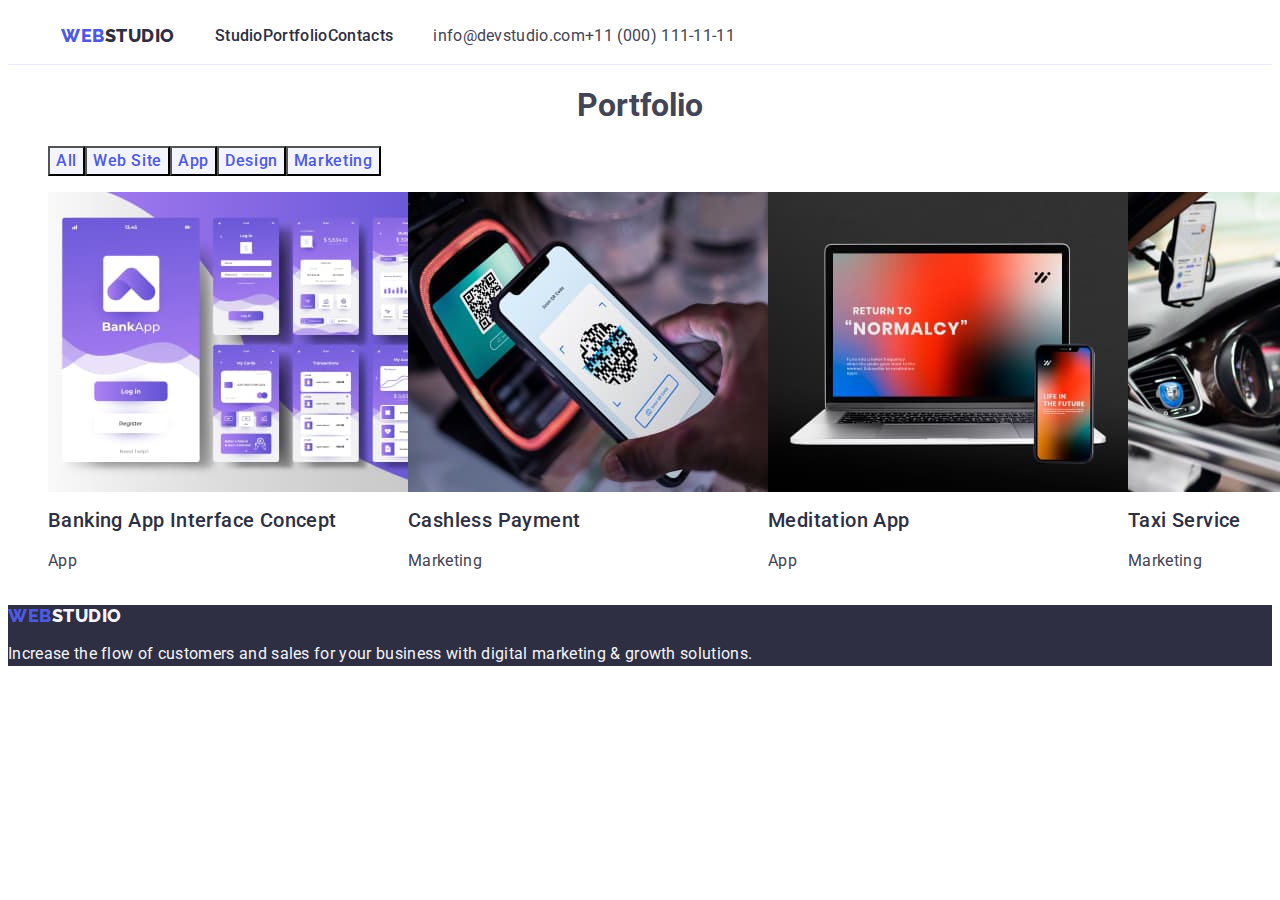
==== portfolio.html @ c3122dea "x" ====
<!DOCTYPE html>
<html lang="en">
  <head>
    <link
      rel="stylesheet"
      href="https://cdnjs.cloudflare.com/ajax/libs/modern-normalize/2.0.0/modern-normalize.min.css"
      integrity="sha512-4xo8blKMVCiXpTaLzQSLSw3KFOVPWhm/TRtuPVc4WG6kUgjH6J03IBuG7JZPkcWMxJ5huwaBpOpnwYElP/m6wg=="
      crossorigin="anonymous"
      referrerpolicy="no-referrer"
    />
    <meta charset="UTF-8" />
    <meta name="viewport" content="width=device-width, initial-scale=1.0" />
    <meta name="description" content="design-technologies" />
    <meta name="keywords" content="effective-solutions-for-your-business" />

    <link rel="preconnect" href="https://fonts.googleapis.com" />
    <link rel="preconnect" href="https://fonts.gstatic.com" crossorigin />
    <link
      href="https://fonts.googleapis.com/css2?family=Montserrat&family=Open+Sans:wght@400;600;700&family=Raleway:wght@700&family=Roboto:wght@400;500;700;900&display=swap"
      rel="stylesheet"
    />
    <link rel="stylesheet" href="./css/style.css" />
    <title>Portofoliu</title>
  </head>
  <body class="body-section">
    <!--Header-section-->
    <header class="header-hwiii">
      <div class="header-div container">
        <!--logo-->
        <nav class="nav-hwiii">
          <a class="nav-hwiii list link logo" href="./index.html"
            >Web<span class="span">Studio</span>
          </a>
          <!--header-menu-->
          <ul class="list">
            <li>
              <a class="nav-elements link" href="./index.html">Studio</a>
            </li>
            <li>
              <a class="nav-elements link" href="./portfolio.html">Portfolio</a>
            </li>
            <!--aici am ramas-->
            <li>
              <a class="nav-elements link" href=""> Contacts</a>
            </li>
          </ul>
        </nav>
        <!--contacts-->
        <address class="adress">
          <!--de la <adress> am scos clasa adress-->
          <ul class="list">
            <li>
              <a class="link adress-color" href="mailto:info@devstudio.com"
                >info@devstudio.com</a
              >
            </li>
            <li>
              <a class="link adress-color" href="tel:+110001111111"
                >+11 (000) 111-11-11</a
              >
            </li>
          </ul>
        </address>
      </div>
    </header>
    <!--main-section-->

    <main>
      <section>
        <h1 class="h1-portfolio">Portfolio</h1>
        <!--upper part-->
        <ul class="list">
          <li><button class="portfolio-button" type="button">All</button></li>
          <li>
            <button class="portfolio-button" type="button">Web Site</button>
          </li>
          <li><button class="portfolio-button" type="button">App</button></li>
          <li>
            <button class="portfolio-button" type="button">Design</button>
          </li>
          <li>
            <button class="portfolio-button" type="button">Marketing</button>
          </li>
        </ul>
        <!--lower part-->
        <ul class="list">
          <li>
            <a class="link" href="">
              <img
                class="all-img"
                src="./images/banking-app-interface-concept.jpg"
                alt="Banking App Interface Concept"
                width="360"
              />
              <h2 class="advantages-sub-title">
                Banking App Interface Concept
              </h2>
              <p class="paragraf">App</p>
            </a>
          </li>
          <li>
            <a class="link" href="">
              <img
                class="all-img"
                src="./images/cashless-payment.jpg"
                alt="Cashless Payment"
                width="360"
              />
              <h2 class="advantages-sub-title">Cashless Payment</h2>
              <p class="paragraf">Marketing</p>
            </a>
          </li>
          <li>
            <a class="link" href="">
              <img
                class="all-img"
                src="./images/meditaion-app.jpg"
                alt="Meditaion App"
                width="360"
              />
              <h2 class="advantages-sub-title">Meditation App</h2>
              <p class="paragraf">App</p>
            </a>
          </li>
          <li>
            <a class="link" href="">
              <img
                class="all-img"
                src="./images/taxi-service.jpg"
                alt="Taxi Service"
                width="360"
              />
              <h2 class="advantages-sub-title">Taxi Service</h2>
              <p class="paragraf">Marketing</p>
            </a>
          </li>
          <li>
            <a class="link" href="">
              <img
                class="all-img"
                src="./images/screen-illustrations.jpg"
                alt="Screen  Illustrations"
                width="360"
              />
              <h2 class="advantages-sub-title">Screen Illustrations</h2>
              <p class="paragraf">Design</p>
            </a>
          </li>
          <li>
            <a class="link" href="">
              <img
                class="all-img"
                src="./images/oline-courses.jpg"
                alt="Online Courses"
                width="360"
              />
              <h2 class="advantages-sub-title">Online Courses</h2>
              <p class="paragraf">Marketing</p>
            </a>
          </li>
          <li>
            <a class="link" href="">
              <img
                class="all-img"
                src="./images/instagram-stories-concept.jpg"
                alt="Instagram Stories Concept"
                width="360"
              />
              <h2 class="advantages-sub-title">Instagram Stories Concept</h2>
              <p class="paragraf">Design</p>
            </a>
          </li>
          <li>
            <a class="link" href="">
              <img
                class="all-img"
                src="./images/organic-food.jpg"
                alt="Organic Food"
                width="360"
              />
              <h2 class="advantages-sub-title">Organic Food</h2>
              <p class="paragraf">Web Site</p>
            </a>
          </li>
          <li>
            <a class="link" href="">
              <img
                class="all-img"
                src="./images/fresh-coffee.jpg"
                alt="Fresh Coffee"
                width="360"
              />
              <h2 class="advantages-sub-title">Fresh Coffee</h2>
              <p class="paragraf">Web Site</p>
            </a>
          </li>
        </ul>
      </section>
    </main>

    <!--footer-section-->
    <footer class="footer-studio">
      <!--logo-->
      <a class="logo link" href="./index.html"
        >Web<span class="footer-span">Studio</span></a
      >
      <p class="footer-p">
        Increase the flow of customers and sales for your business with digital
        marketing & growth solutions.
      </p>
    </footer>
  </body>
</html>
---- css/style.css ----
:root {
  --font-family: "Roboto", sans-serif;
  --nav-font-family: "Relaway", sans-serif;
  --navy-blue-color: #2e2f42;
  --iris-color: #4d5ae5;
  --slate-color: #434455;
  --white-color: #fff;
  --ocean-color: #404bbf;
  --cloud-color: #f4f4fd;
  --cornflower-color: #e7e9fc;
}

.body-section {
  font-family: var(--font-family);
  color: var(--slate-color);
  background-color: #ffffffff;
}

.logo {
  font-family: "Raleway", sans-serif;
  font-weight: 800;
  font-size: 18px;
  line-height: 1.17;
  letter-spacing: 0.03em;
  text-transform: uppercase;
  color: var(--iris-color);
}

.link {
  text-decoration: none;
}
.span {
  color: var(--navy-blue-color);
}
.list {
  list-style: none;
  display: flex;
}
.nav-elements {
  font-weight: 500;
  font-size: 16px;
  line-height: 1.5;
  letter-spacing: 0.02em;
  color: var(--navy-blue-color);
}
.nav-elements:hover,
.nav-elements:focus {
  color: #404bbf;
}
.nav-link:focus {
  color: #404bbf;
}

.adress {
  font-family: "Roboto";
  font-size: 16px;
  font-style: normal;
  font-weight: 400;
  line-height: 24px; /* 150% */
  letter-spacing: 0.32px;
  list-style: none;
}
.adress-color {
  color: var(--slate-color);
}

.adress-color:hover,
.adress-color:focus {
  color: var(--ocean-color);
}
.header-title {
  /* Header 1 */
  font-family: "Roboto";
  font-size: 56px;
  font-style: normal;
  font-weight: 700;
  letter-spacing: 1.12px;
  color: var(--white-color);
  text-align: center;
  line-height: 1.07;
}
.header-section {
  background-color: var(--navy-blue-color);
}

.first-header {
  border-bottom: 1px solid #e7e9fc;
}

.order-service-button {
  background-color: #4d5ae5;
  font-family: "Roboto", sans-serif;
  font-weight: 500;
  font-size: 16px;
  line-height: 1.5;
  letter-spacing: 0.04em;
  color: #ffffff;
  cursor: pointer;
  font-style: normal;
}
.order-service-button:hover,
.order-service-button:focus {
  background-color: #404bbf;
}
.advantages-title {
  font-size: 36px;
  line-height: 1.11; /* 111.111% */
  letter-spacing: 0.72px;
  text-transform: capitalize;
  color: var(--navy-blue-color);
  text-align: center;
  color: var(--navy-blue-color);
}
.advantages-sub-title {
  font-weight: 500;
  font-size: 20px;
  line-height: 1.2;
  letter-spacing: 0.02em;
  color: var(--navy-blue-color);
}
.paragraf {
  font-size: 16px;
  line-height: 1.5;
  letter-spacing: 0.02em;
  color: var(--slate-color);
}
.section-c {
  font-size: 36px;
  line-height: 1.11;
  text-align: center;
  letter-spacing: 0.02em;
  text-transform: capitalize;
  color: var(--navy-blue-color);
}
.section-d {
  background-color: #f4f4fd;
}

.footer-studio {
  background-color: var(--navy-blue-color);
}
.footer-span {
  color: #f4f4fd;
}
.footer-p {
  line-height: 1.5;
  color: var(--cloud-color);
  letter-spacing: 0.02em;
}
/* pagina portfolio*/
.portfolio-button {
  font-family: "Roboto", sans-serif;
  font-weight: 500;
  font-size: 16px;
  line-height: 1.5;
  letter-spacing: 0.04em;
  color: var(--iris-color);
  background-color: var(--cloud-color);
}
.portfolio-button:hover,
.portfolio-button:focus {
  color: #ffffffff;
  background-color: #404bbf;
  cursor: pointer;
}
.h1-portfolio {
  text-align: center;
  font-family: "Roboto" sans-serif;
}
.header-hwiii {
  border-bottom: 1px solid #e7e9fc;
}
.header-div {
  display: flex;
}
.container {
  width: 1158px;
  margin: 0 auto;
  padding-left: 15px;
  padding-right: 15px;
}
.nav-hwiii {
  display: flex;
  align-items: center;
}
.logo-hwiii {
  margin-right: 76px;
}
.nav-menu {
  display: flex;
  gap: 40px;
}
.studio-link {
  padding-top: 24px;
  padding-bottom: 24px;
}
.adress-list {
  display: flex;
  gap: 40px;
}
.first-section {
  align-items: center;
  gap: 48px;
}
.prime-section {
  padding: 188px 0;
}
.section-one-header {
  max-width: 496px;
  margin-top: 188px;
  height: 56px;
}
.first-section-button {
  min-width: 169px;
  display: block;
  height: 56px;
  border: none;
  background-color: var(--iris-color);
  border-radius: 4px;
  cursor: pointer;
}
.s-section {
  padding: 120px 0;
}
.visually-hidden {
  position: absolute;
  width: 1px;
  height: 1px;
  margin: -1px;
  border: 0;
  padding: 0;
  white-space: nowrap;
  clip-path: inset(100%);
  clip: rect(0 0 0 0);
  overflow: hidden;
}

.s-section-list {
  gap: 24px;
}
.s-section-li {
  margin-right: 24px;
}
.last-section-li {
  margin-right: 0;
}
.strategy-space {
  width: 100%;
  min-width: 264px;
  margin-bottom: 8px;
}
.section-iii {
  padding-bottom: 120px;
}
.section-c-title {
  margin-bottom: 72px;
}
.section-iii-img {
  flex-basis: calc((100% - 48px) / 3);
}

.all-img {
  display: block;
}
.section-iv {
  padding: 120px 0;
}
.section-iv-title {
  margin-bottom: 72px;
}
.pictures-section-iv {
  width: calc((100% - 72px) / 4);
  border-radius: 0px 0px 4px 4px 4px;
}
.professional {
  padding: 32px 0;
}
.section-iv-name {
  text-align: center;
  margin-bottom: 8px;
}
.second-class {
  text-align: center;
}
.final-part {
  padding: 100px 0;
}
.footer-logo {
  display: inline-block;
  margin-bottom: 16px;
}
.footer-p-position {
  max-width: 264px;
}
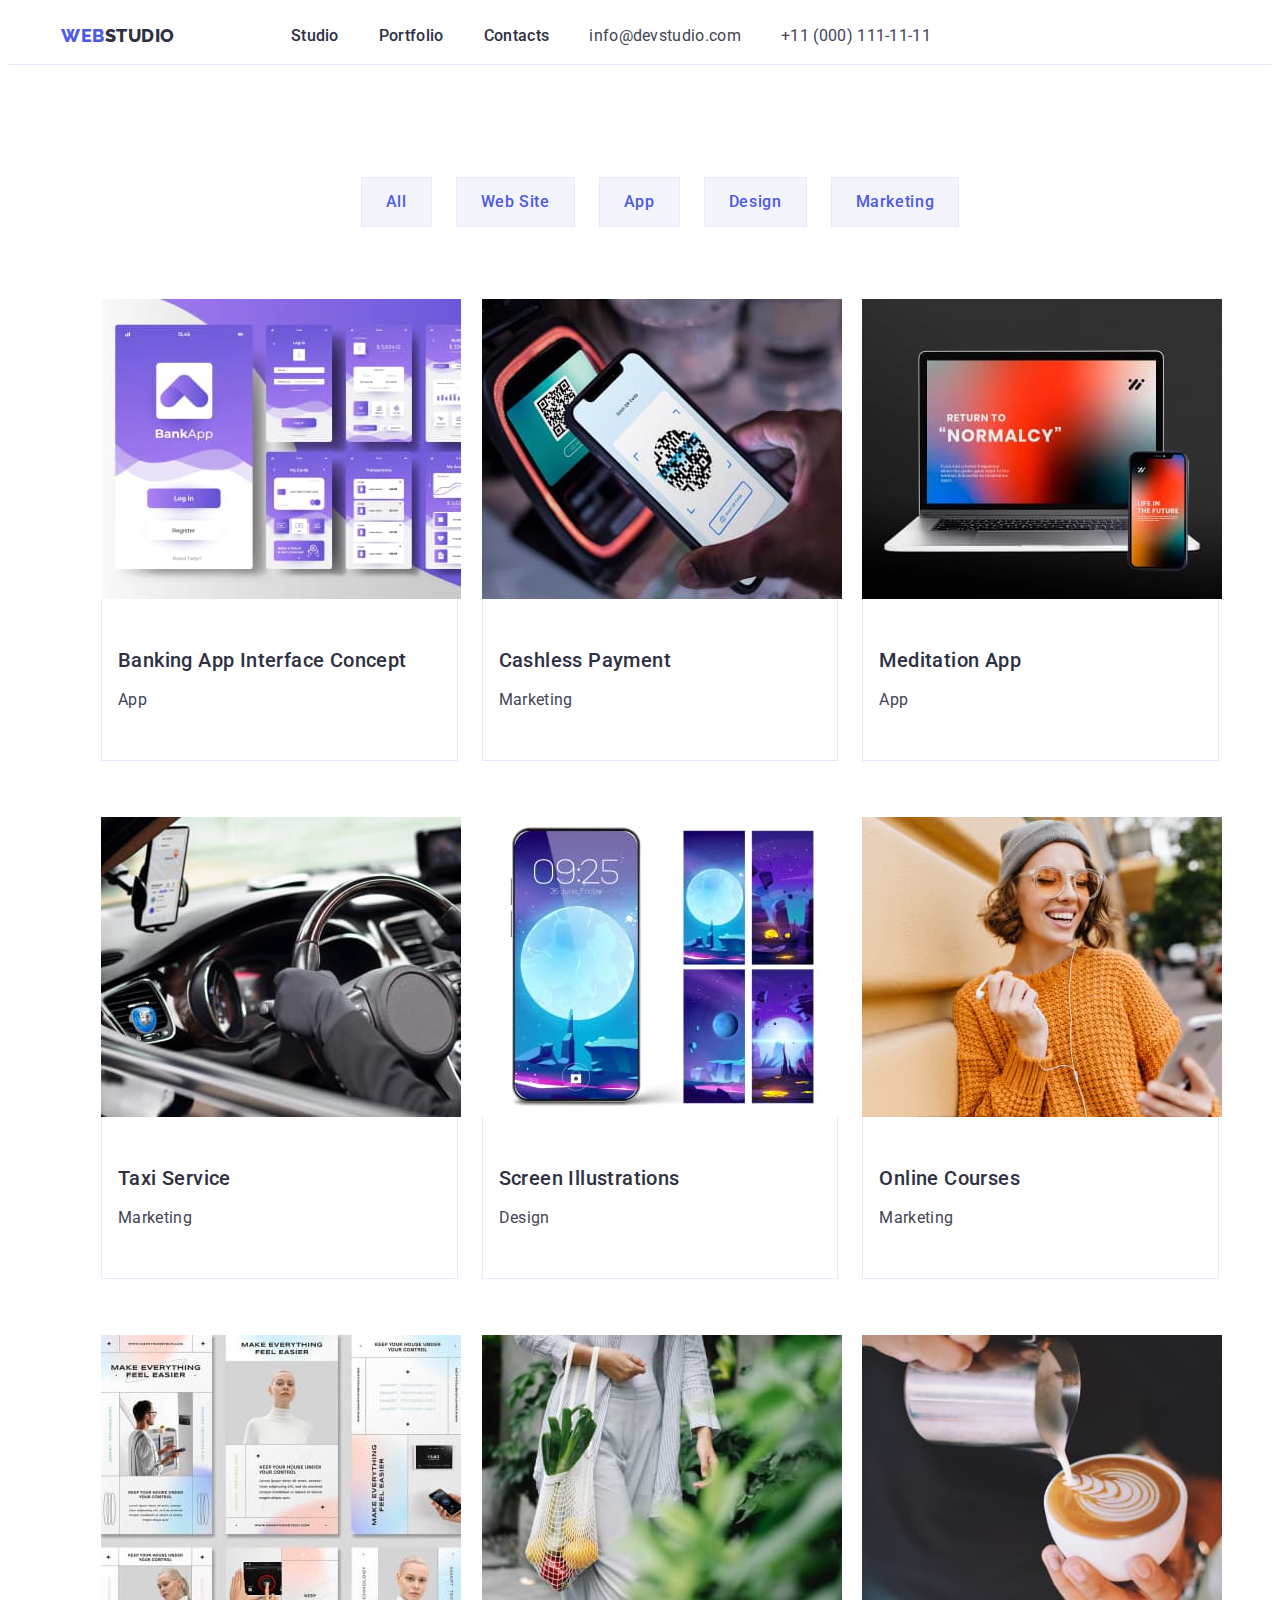
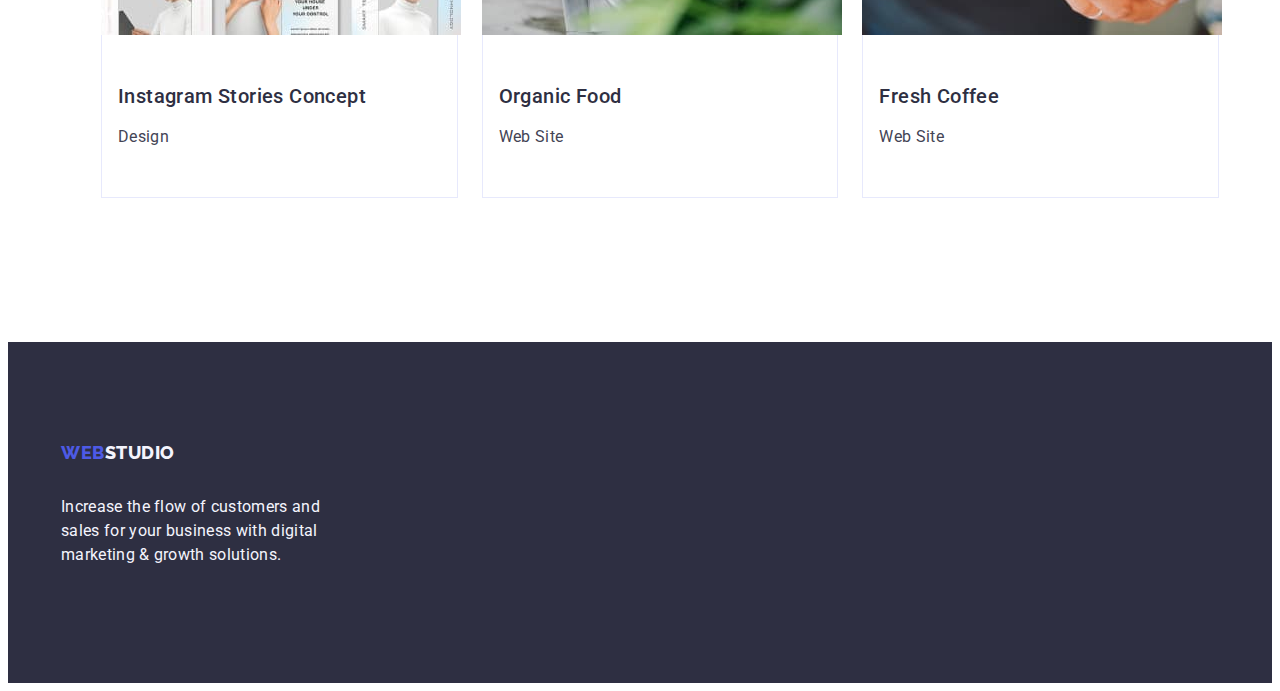
==== commit 1fe7ad2a: "23:35-11.12.2023" ====
--- a/portfolio.html
+++ b/portfolio.html
@@ -24,31 +24,34 @@
   </head>
   <body class="body-section">
     <!--Header-section-->
+
     <header class="header-hwiii">
       <div class="header-div container">
-        <!--logo-->
         <nav class="nav-hwiii">
-          <a class="nav-hwiii list link logo" href="./index.html"
+          <a class="logo-hwiii list link logo" href="./index.html"
             >Web<span class="span">Studio</span>
           </a>
           <!--header-menu-->
-          <ul class="list">
-            <li>
-              <a class="nav-elements link" href="./index.html">Studio</a>
-            </li>
-            <li>
-              <a class="nav-elements link" href="./portfolio.html">Portfolio</a>
-            </li>
-            <!--aici am ramas-->
-            <li>
-              <a class="nav-elements link" href=""> Contacts</a>
+          <ul class="list nav-menu">
+            <li>
+              <a class="nav-elements link studio-link" href="./index.html"
+                >Studio</a
+              >
+            </li>
+            <li>
+              <a class="nav-elements link studio-link" href="./portfolio.html"
+                >Portfolio</a
+              >
+            </li>
+            <li>
+              <a class="nav-elements link studio-link" href=""> Contacts</a>
             </li>
           </ul>
         </nav>
         <!--contacts-->
         <address class="adress">
           <!--de la <adress> am scos clasa adress-->
-          <ul class="list">
+          <ul class="list adress-list">
             <li>
               <a class="link adress-color" href="mailto:info@devstudio.com"
                 >info@devstudio.com</a
@@ -62,152 +65,191 @@
           </ul>
         </address>
       </div>
+      <!--logo-->
     </header>
     <!--main-section-->
 
     <main>
-      <section>
-        <h1 class="h1-portfolio">Portfolio</h1>
-        <!--upper part-->
-        <ul class="list">
-          <li><button class="portfolio-button" type="button">All</button></li>
-          <li>
-            <button class="portfolio-button" type="button">Web Site</button>
-          </li>
-          <li><button class="portfolio-button" type="button">App</button></li>
-          <li>
-            <button class="portfolio-button" type="button">Design</button>
-          </li>
-          <li>
-            <button class="portfolio-button" type="button">Marketing</button>
-          </li>
-        </ul>
-        <!--lower part-->
-        <ul class="list">
-          <li>
-            <a class="link" href="">
-              <img
-                class="all-img"
-                src="./images/banking-app-interface-concept.jpg"
-                alt="Banking App Interface Concept"
-                width="360"
-              />
-              <h2 class="advantages-sub-title">
-                Banking App Interface Concept
-              </h2>
-              <p class="paragraf">App</p>
-            </a>
-          </li>
-          <li>
-            <a class="link" href="">
-              <img
-                class="all-img"
-                src="./images/cashless-payment.jpg"
-                alt="Cashless Payment"
-                width="360"
-              />
-              <h2 class="advantages-sub-title">Cashless Payment</h2>
-              <p class="paragraf">Marketing</p>
-            </a>
-          </li>
-          <li>
-            <a class="link" href="">
-              <img
-                class="all-img"
-                src="./images/meditaion-app.jpg"
-                alt="Meditaion App"
-                width="360"
-              />
-              <h2 class="advantages-sub-title">Meditation App</h2>
-              <p class="paragraf">App</p>
-            </a>
-          </li>
-          <li>
-            <a class="link" href="">
-              <img
-                class="all-img"
-                src="./images/taxi-service.jpg"
-                alt="Taxi Service"
-                width="360"
-              />
-              <h2 class="advantages-sub-title">Taxi Service</h2>
-              <p class="paragraf">Marketing</p>
-            </a>
-          </li>
-          <li>
-            <a class="link" href="">
-              <img
-                class="all-img"
-                src="./images/screen-illustrations.jpg"
-                alt="Screen  Illustrations"
-                width="360"
-              />
-              <h2 class="advantages-sub-title">Screen Illustrations</h2>
-              <p class="paragraf">Design</p>
-            </a>
-          </li>
-          <li>
-            <a class="link" href="">
-              <img
-                class="all-img"
-                src="./images/oline-courses.jpg"
-                alt="Online Courses"
-                width="360"
-              />
-              <h2 class="advantages-sub-title">Online Courses</h2>
-              <p class="paragraf">Marketing</p>
-            </a>
-          </li>
-          <li>
-            <a class="link" href="">
-              <img
-                class="all-img"
-                src="./images/instagram-stories-concept.jpg"
-                alt="Instagram Stories Concept"
-                width="360"
-              />
-              <h2 class="advantages-sub-title">Instagram Stories Concept</h2>
-              <p class="paragraf">Design</p>
-            </a>
-          </li>
-          <li>
-            <a class="link" href="">
-              <img
-                class="all-img"
-                src="./images/organic-food.jpg"
-                alt="Organic Food"
-                width="360"
-              />
-              <h2 class="advantages-sub-title">Organic Food</h2>
-              <p class="paragraf">Web Site</p>
-            </a>
-          </li>
-          <li>
-            <a class="link" href="">
-              <img
-                class="all-img"
-                src="./images/fresh-coffee.jpg"
-                alt="Fresh Coffee"
-                width="360"
-              />
-              <h2 class="advantages-sub-title">Fresh Coffee</h2>
-              <p class="paragraf">Web Site</p>
-            </a>
-          </li>
-        </ul>
+      <section class="main-class">
+        <div class="container">
+          <h1 class="h1-portfolio visually-hidden">Portfolio</h1>
+          <!--upper part-->
+          <ul class="list port-button-list">
+            <li>
+              <button class="portfolio-button port-btn" type="button">
+                All
+              </button>
+            </li>
+            <li>
+              <button class="portfolio-button port-btn" type="button">
+                Web Site
+              </button>
+            </li>
+            <li>
+              <button class="portfolio-button port-btn" type="button">
+                App
+              </button>
+            </li>
+            <li>
+              <button class="portfolio-button port-btn" type="button">
+                Design
+              </button>
+            </li>
+            <li>
+              <button class="portfolio-button port-btn" type="button">
+                Marketing
+              </button>
+            </li>
+          </ul>
+          <!--lower part-->
+          <ul class="list second-port-list">
+            <li class="banking-app-link">
+              <a class="link" href=""
+                ><img
+                  class="all-img"
+                  src="./images/banking-app-interface-concept.jpg"
+                  alt="Banking App Interface Concept"
+                  width="360"
+                />
+                <div class="div-app-interface">
+                  <h2 class="advantages-sub-title">
+                    Banking App Interface Concept
+                  </h2>
+                  <p class="paragraf">App</p>
+                </div>
+              </a>
+            </li>
+            <li class="banking-app-link">
+              <a class="link" href="">
+                <img
+                  class="all-img"
+                  src="./images/cashless-payment.jpg"
+                  alt="Cashless Payment"
+                  width="360"
+                />
+                <div class="div-app-interface">
+                  <h2 class="advantages-sub-title">Cashless Payment</h2>
+                  <p class="paragraf">Marketing</p>
+                </div>
+              </a>
+            </li>
+            <li class="banking-app-link">
+              <a class="link" href="">
+                <img
+                  class="all-img"
+                  src="./images/meditaion-app.jpg"
+                  alt="Meditaion App"
+                  width="360"
+                />
+                <div class="div-app-interface">
+                  <h2 class="advantages-sub-title">Meditation App</h2>
+                  <p class="paragraf">App</p>
+                </div>
+              </a>
+            </li>
+            <li class="banking-app-link">
+              <a class="link" href="">
+                <img
+                  class="all-img"
+                  src="./images/taxi-service.jpg"
+                  alt="Taxi Service"
+                  width="360"
+                />
+                <div class="div-app-interface">
+                  <h2 class="advantages-sub-title">Taxi Service</h2>
+                  <p class="paragraf">Marketing</p>
+                </div>
+              </a>
+            </li>
+            <li class="banking-app-link">
+              <a class="link" href="">
+                <img
+                  class="all-img"
+                  src="./images/screen-illustrations.jpg"
+                  alt="Screen  Illustrations"
+                  width="360"
+                />
+                <div class="div-app-interface">
+                  <h2 class="advantages-sub-title">Screen Illustrations</h2>
+                  <p class="paragraf">Design</p>
+                </div>
+              </a>
+            </li>
+            <li class="banking-app-link">
+              <a class="link" href="">
+                <img
+                  class="all-img"
+                  src="./images/oline-courses.jpg"
+                  alt="Online Courses"
+                  width="360"
+                />
+                <div class="div-app-interface">
+                  <h2 class="advantages-sub-title">Online Courses</h2>
+                  <p class="paragraf">Marketing</p>
+                </div>
+              </a>
+            </li>
+            <li class="banking-app-link">
+              <a class="link" href="">
+                <img
+                  class="all-img"
+                  src="./images/instagram-stories-concept.jpg"
+                  alt="Instagram Stories Concept"
+                  width="360"
+                />
+                <div class="div-app-interface">
+                  <h2 class="advantages-sub-title">
+                    Instagram Stories Concept
+                  </h2>
+                  <p class="paragraf">Design</p>
+                </div>
+              </a>
+            </li>
+            <li class="banking-app-link">
+              <a class="link" href="">
+                <img
+                  class="all-img"
+                  src="./images/organic-food.jpg"
+                  alt="Organic Food"
+                  width="360"
+                />
+                <div class="div-app-interface">
+                  <h2 class="advantages-sub-title">Organic Food</h2>
+                  <p class="paragraf">Web Site</p>
+                </div>
+              </a>
+            </li>
+            <li class="banking-app-link">
+              <a class="link" href="">
+                <img
+                  class="all-img"
+                  src="./images/fresh-coffee.jpg"
+                  alt="Fresh Coffee"
+                  width="360"
+                />
+                <div class="div-app-interface">
+                  <h2 class="advantages-sub-title">Fresh Coffee</h2>
+                  <p class="paragraf">Web Site</p>
+                </div>
+              </a>
+            </li>
+          </ul>
+        </div>
       </section>
     </main>
 
     <!--footer-section-->
-    <footer class="footer-studio">
+    <footer class="footer-studio final-part">
       <!--logo-->
-      <a class="logo link" href="./index.html"
-        >Web<span class="footer-span">Studio</span></a
-      >
-      <p class="footer-p">
-        Increase the flow of customers and sales for your business with digital
-        marketing & growth solutions.
-      </p>
+      <div class="container">
+        <a class="logo link footer-logo" href="./index.html"
+          >Web<span class="footer-span">Studio</span></a
+        >
+        <p class="footer-p footer-p-position">
+          Increase the flow of customers and sales for your business with
+          digital marketing & growth solutions.
+        </p>
+      </div>
     </footer>
   </body>
 </html>
--- a/css/style.css
+++ b/css/style.css
@@ -25,7 +25,12 @@
   text-transform: uppercase;
   color: var(--iris-color);
 }
-
+.nav-li {
+  margin-right: 40px;
+}
+.nav-li-o {
+  margin-right: 0;
+}
 .link {
   text-decoration: none;
 }
@@ -162,6 +167,7 @@
   color: #ffffffff;
   background-color: #404bbf;
   cursor: pointer;
+  border: 1px solid transparent;
 }
 .h1-portfolio {
   text-align: center;
@@ -292,3 +298,30 @@
 .footer-p-position {
   max-width: 264px;
 }
+.main-class {
+  padding-top: 96px;
+  padding-bottom: 120px;
+}
+.port-button-list {
+  justify-content: center;
+  gap: 24px;
+  margin-bottom: 72px;
+}
+.port-btn {
+  padding: 12px 24px;
+  border: 1px solid #e7e9fc;
+}
+.second-port-list {
+  flex-wrap: wrap;
+  column-gap: 24px;
+  row-gap: 48px;
+}
+.banking-app-link {
+  width: calc((100% - 48px) / 3);
+}
+.div-app-interface {
+  padding: 32px 16px;
+  border: 1px solid #e7e9fc;
+  border-top: none;
+  margin-bottom: 8px;
+}
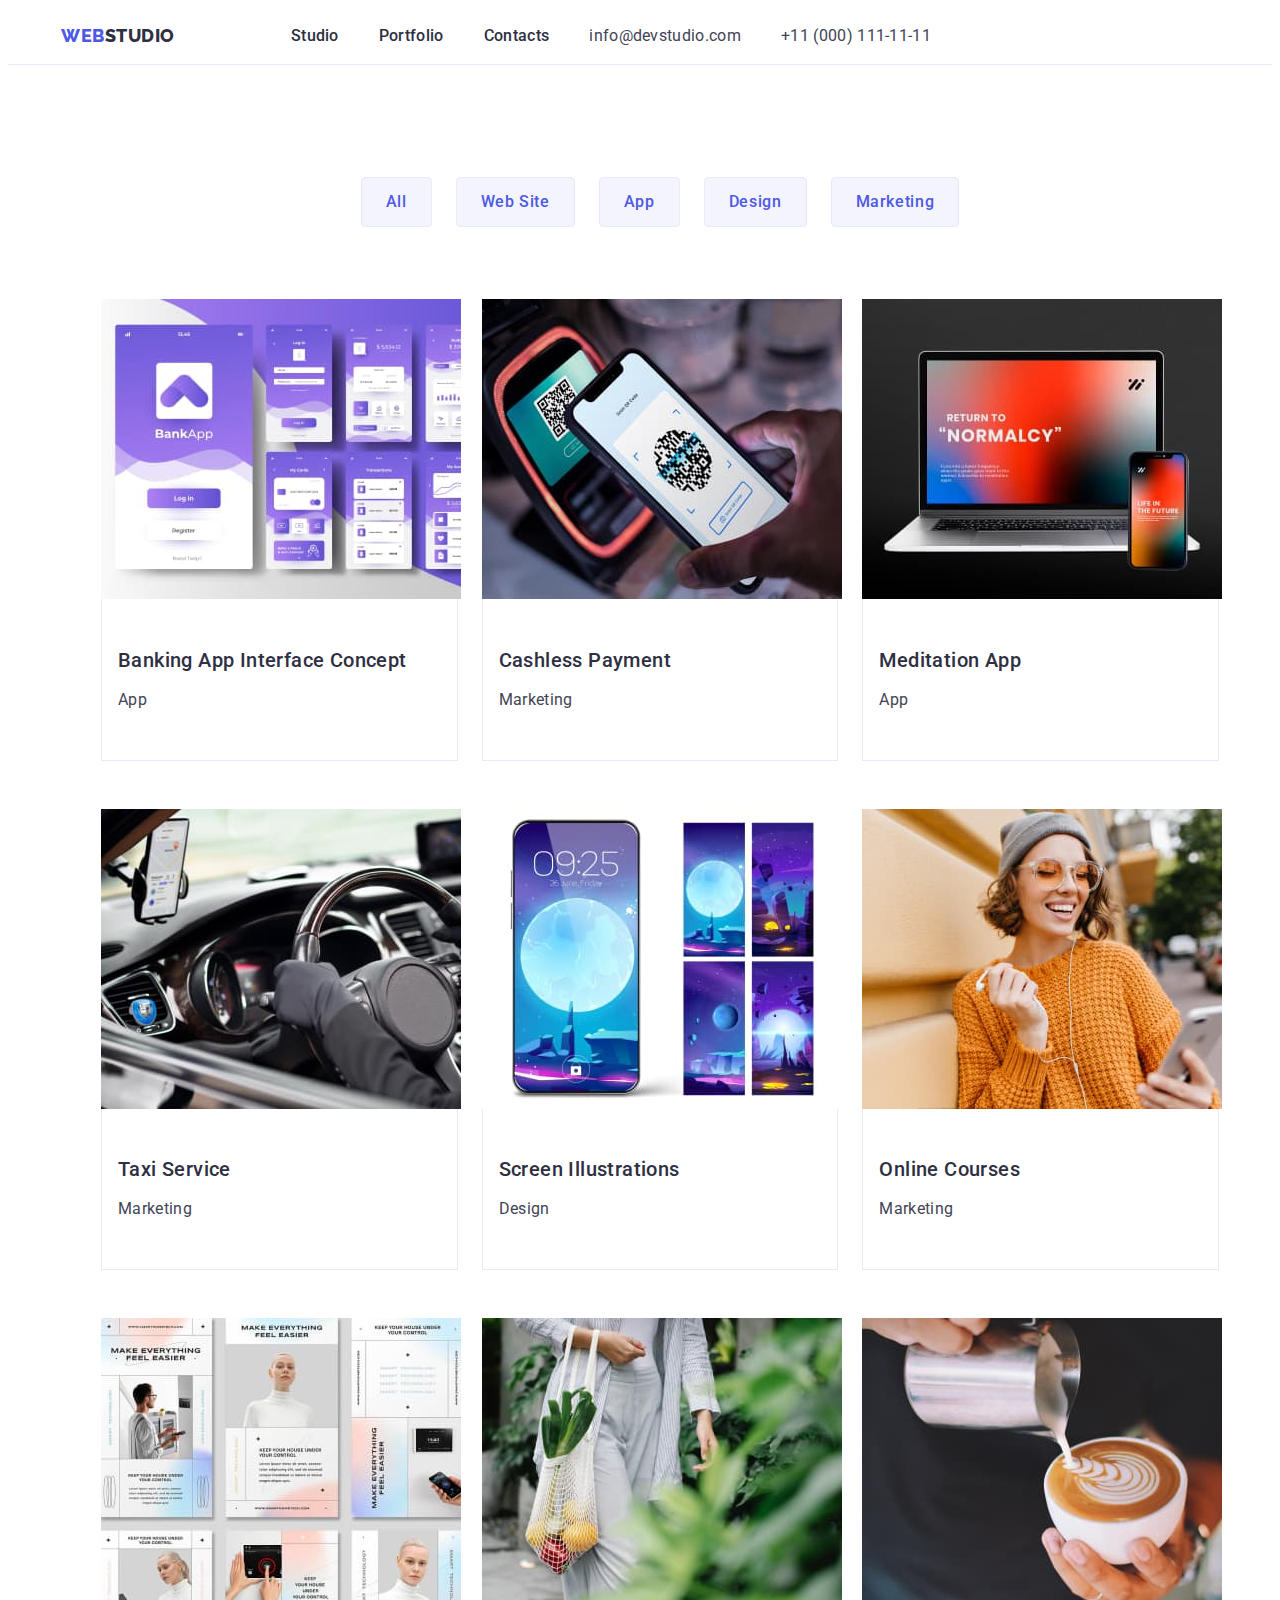
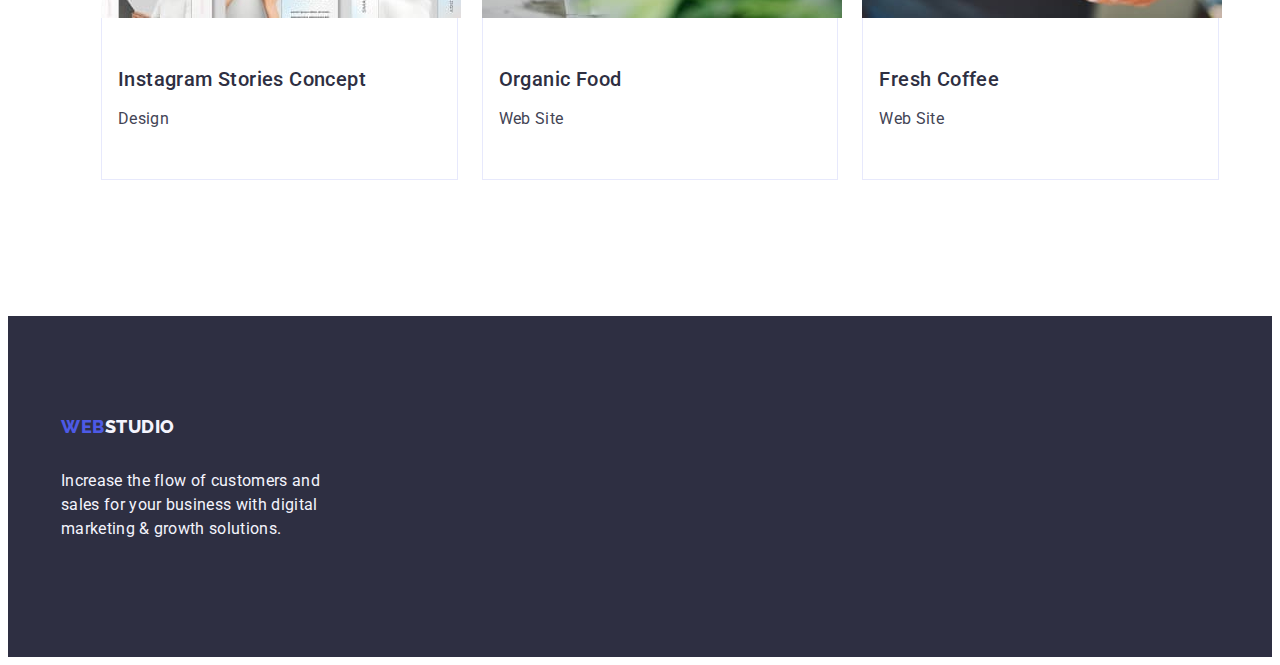
==== commit 9402d03f: "15:34" ====
--- a/portfolio.html
+++ b/portfolio.html
@@ -112,7 +112,7 @@
                   width="360"
                 />
                 <div class="div-app-interface">
-                  <h2 class="advantages-sub-title">
+                  <h2 class="advantages-sub-title aaa">
                     Banking App Interface Concept
                   </h2>
                   <p class="paragraf">App</p>
@@ -128,7 +128,7 @@
                   width="360"
                 />
                 <div class="div-app-interface">
-                  <h2 class="advantages-sub-title">Cashless Payment</h2>
+                  <h2 class="advantages-sub-title aaa">Cashless Payment</h2>
                   <p class="paragraf">Marketing</p>
                 </div>
               </a>
@@ -142,7 +142,7 @@
                   width="360"
                 />
                 <div class="div-app-interface">
-                  <h2 class="advantages-sub-title">Meditation App</h2>
+                  <h2 class="advantages-sub-title aaa">Meditation App</h2>
                   <p class="paragraf">App</p>
                 </div>
               </a>
@@ -156,7 +156,7 @@
                   width="360"
                 />
                 <div class="div-app-interface">
-                  <h2 class="advantages-sub-title">Taxi Service</h2>
+                  <h2 class="advantages-sub-title aaa">Taxi Service</h2>
                   <p class="paragraf">Marketing</p>
                 </div>
               </a>
@@ -170,7 +170,7 @@
                   width="360"
                 />
                 <div class="div-app-interface">
-                  <h2 class="advantages-sub-title">Screen Illustrations</h2>
+                  <h2 class="advantages-sub-title aaa">Screen Illustrations</h2>
                   <p class="paragraf">Design</p>
                 </div>
               </a>
@@ -184,7 +184,7 @@
                   width="360"
                 />
                 <div class="div-app-interface">
-                  <h2 class="advantages-sub-title">Online Courses</h2>
+                  <h2 class="advantages-sub-title aaa">Online Courses</h2>
                   <p class="paragraf">Marketing</p>
                 </div>
               </a>
@@ -198,7 +198,7 @@
                   width="360"
                 />
                 <div class="div-app-interface">
-                  <h2 class="advantages-sub-title">
+                  <h2 class="advantages-sub-title aaa">
                     Instagram Stories Concept
                   </h2>
                   <p class="paragraf">Design</p>
@@ -214,7 +214,7 @@
                   width="360"
                 />
                 <div class="div-app-interface">
-                  <h2 class="advantages-sub-title">Organic Food</h2>
+                  <h2 class="advantages-sub-title aaa">Organic Food</h2>
                   <p class="paragraf">Web Site</p>
                 </div>
               </a>
@@ -228,7 +228,7 @@
                   width="360"
                 />
                 <div class="div-app-interface">
-                  <h2 class="advantages-sub-title">Fresh Coffee</h2>
+                  <h2 class="advantages-sub-title aaa">Fresh Coffee</h2>
                   <p class="paragraf">Web Site</p>
                 </div>
               </a>
--- a/css/style.css
+++ b/css/style.css
@@ -276,7 +276,7 @@
 }
 .pictures-section-iv {
   width: calc((100% - 72px) / 4);
-  border-radius: 0px 0px 4px 4px 4px;
+  border-radius: 0px 0px 4px 4px;
 }
 .professional {
   padding: 32px 0;
@@ -310,6 +310,7 @@
 .port-btn {
   padding: 12px 24px;
   border: 1px solid #e7e9fc;
+  border-radius: 4px;
 }
 .second-port-list {
   flex-wrap: wrap;
@@ -323,5 +324,7 @@
   padding: 32px 16px;
   border: 1px solid #e7e9fc;
   border-top: none;
+}
+.aaa {
   margin-bottom: 8px;
 }
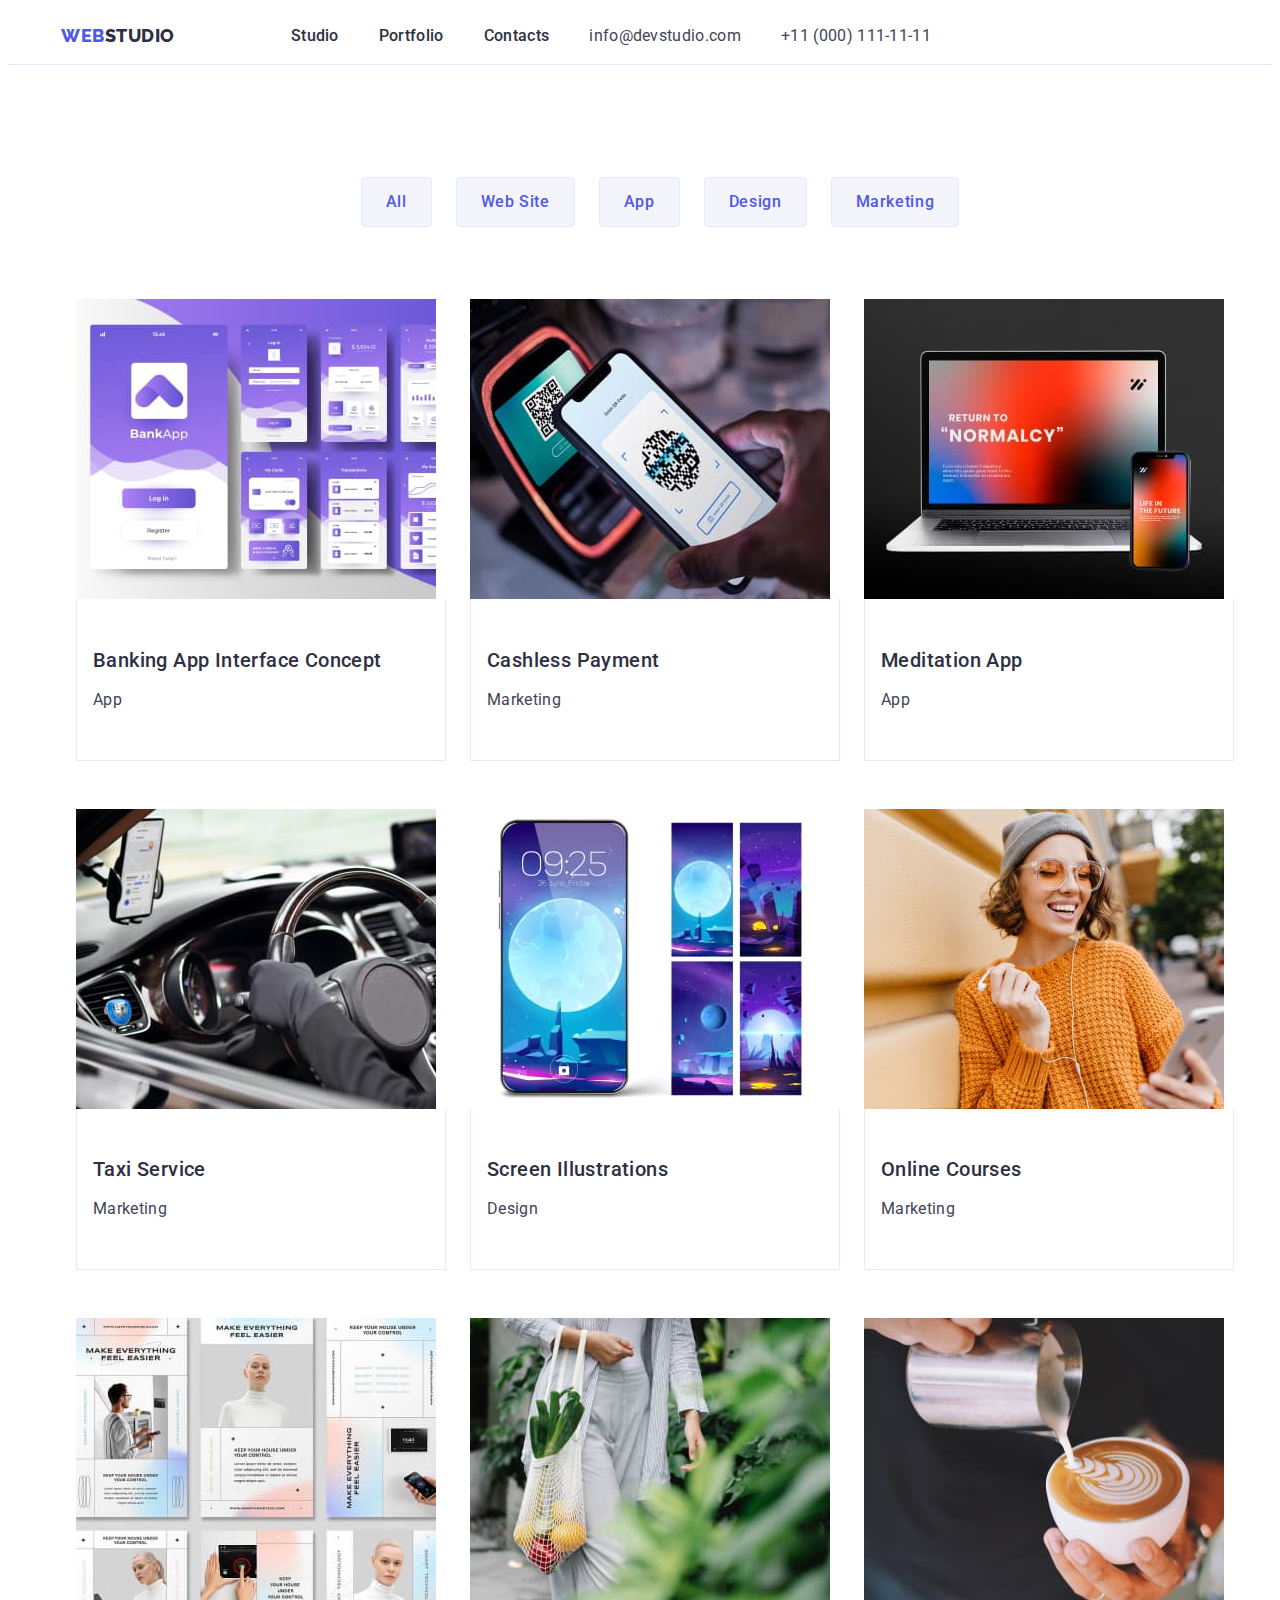
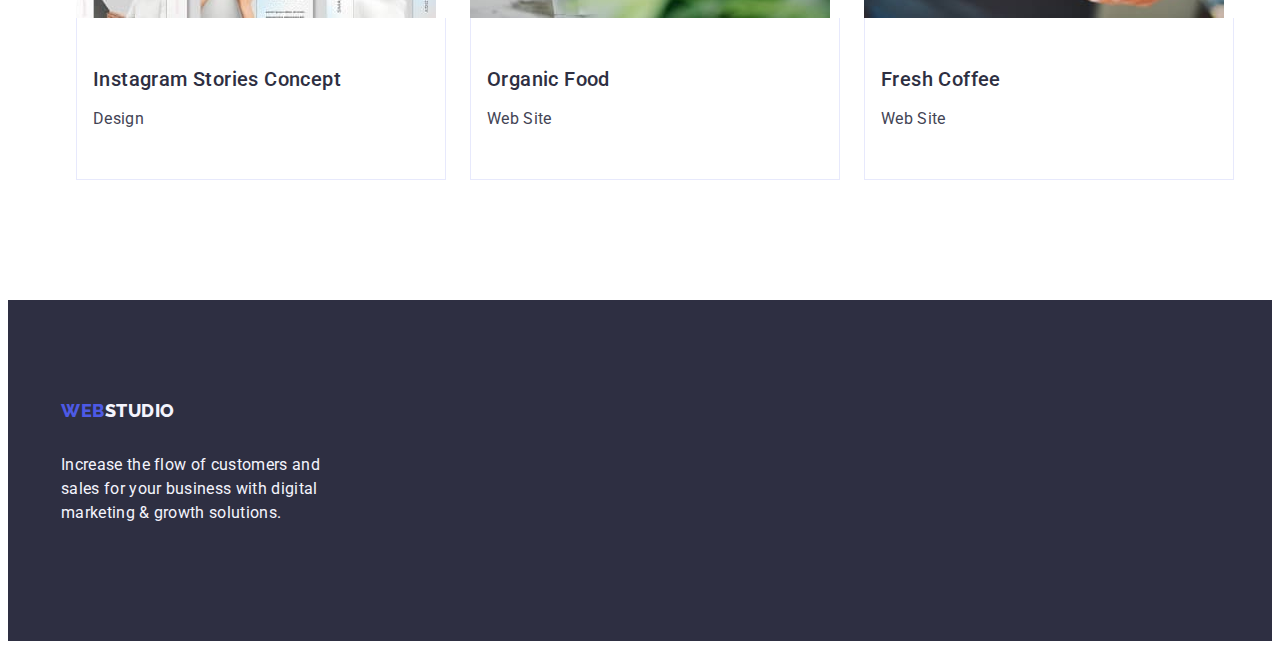
==== commit 334b2527: "fixed the lines between the cards" ====
--- a/portfolio.html
+++ b/portfolio.html
@@ -102,16 +102,16 @@
             </li>
           </ul>
           <!--lower part-->
-          <ul class="list second-port-list">
-            <li class="banking-app-link">
-              <a class="link" href=""
+          <ul class="list second-port-list container">
+            <li class="banking-app-link">
+              <a  class="link" href=""
                 ><img
-                  class="all-img"
+                  class="all-img "
                   src="./images/banking-app-interface-concept.jpg"
                   alt="Banking App Interface Concept"
                   width="360"
                 />
-                <div class="div-app-interface">
+                <div class=" div-app-interface">
                   <h2 class="advantages-sub-title aaa">
                     Banking App Interface Concept
                   </h2>
--- a/css/style.css
+++ b/css/style.css
@@ -268,6 +268,8 @@
 .all-img {
   display: block;
 }
+
+
 .section-iv {
   padding: 120px 0;
 }
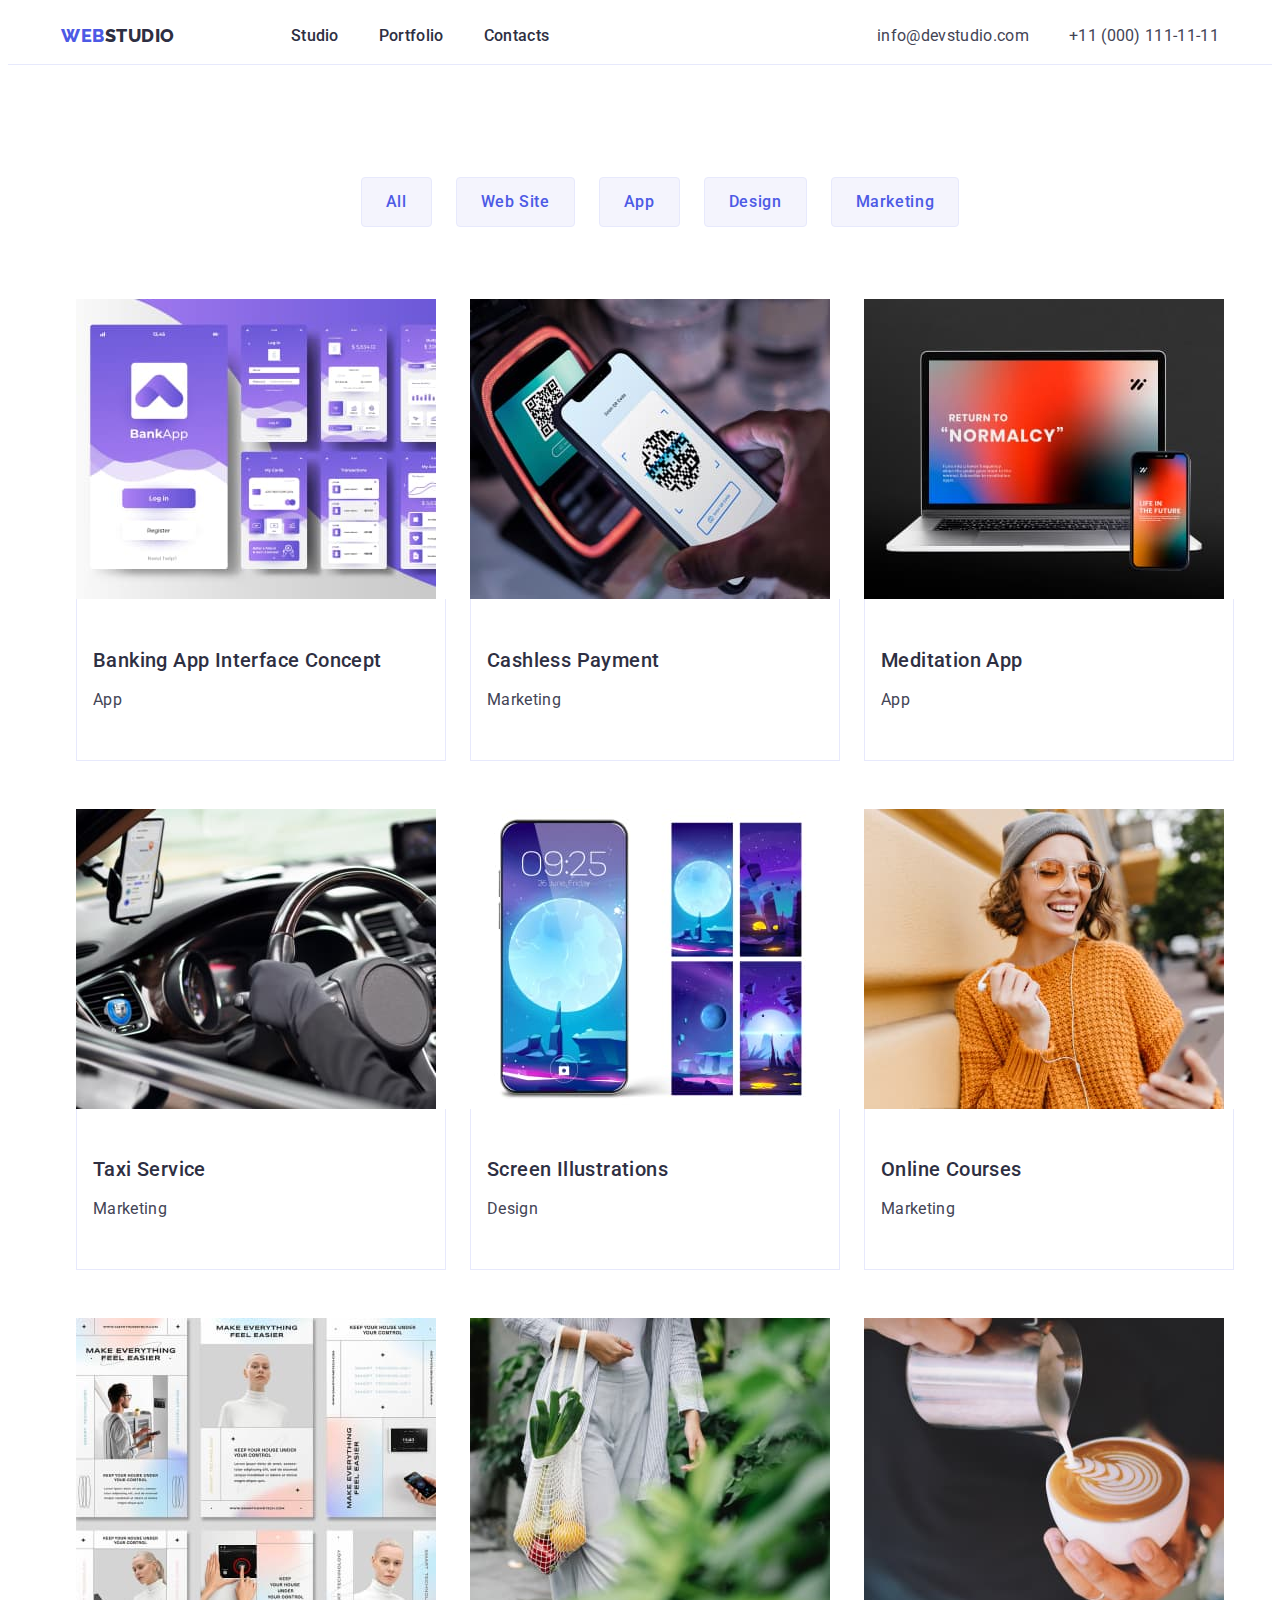
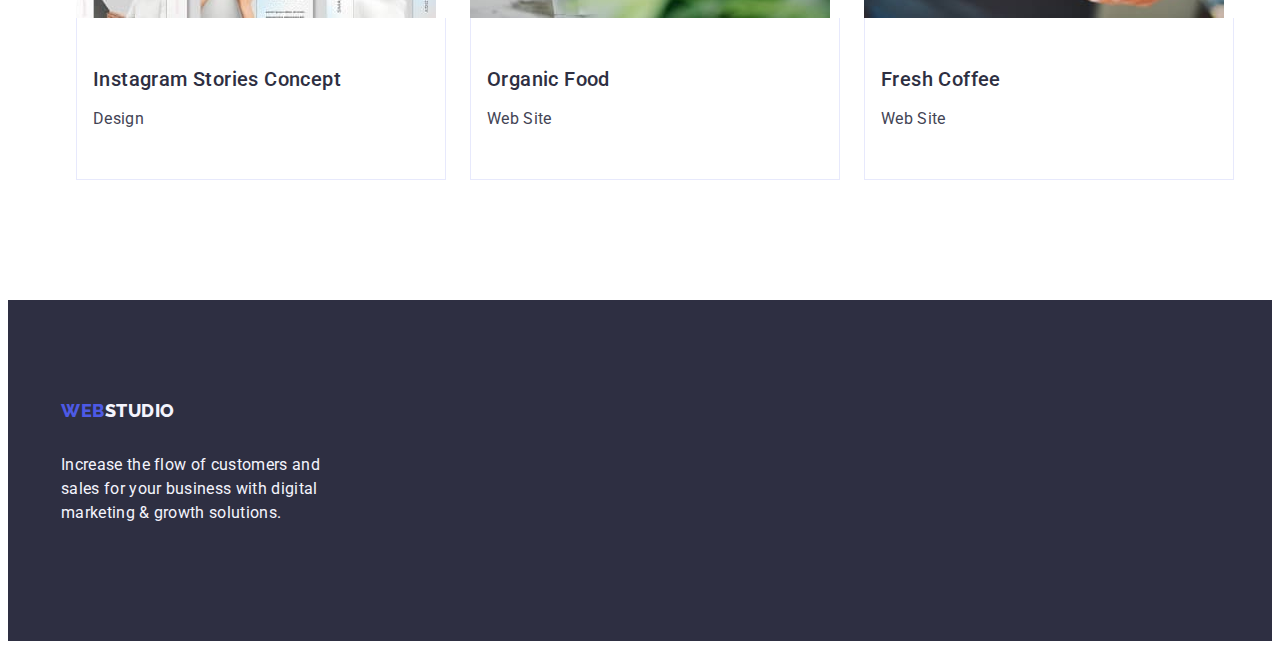
==== commit 26c166ee: "22:26-12.12.2023" ====
--- a/portfolio.html
+++ b/portfolio.html
@@ -25,8 +25,8 @@
   <body class="body-section">
     <!--Header-section-->
 
-    <header class="header-hwiii">
-      <div class="header-div container">
+    <header class="header-hwiii ">
+      <div class="header-div container ">
         <nav class="nav-hwiii">
           <a class="logo-hwiii list link logo" href="./index.html"
             >Web<span class="span">Studio</span>
@@ -49,7 +49,7 @@
           </ul>
         </nav>
         <!--contacts-->
-        <address class="adress">
+        <address class="adress bbb">
           <!--de la <adress> am scos clasa adress-->
           <ul class="list adress-list">
             <li>
--- a/css/style.css
+++ b/css/style.css
@@ -178,6 +178,7 @@
 }
 .header-div {
   display: flex;
+  justify-content: space-between;
 }
 .container {
   width: 1158px;
@@ -269,7 +270,6 @@
   display: block;
 }
 
-
 .section-iv {
   padding: 120px 0;
 }
@@ -278,10 +278,14 @@
 }
 .pictures-section-iv {
   width: calc((100% - 72px) / 4);
-  border-radius: 0px 0px 4px 4px;
+  border-top-left-radius: 0px;
+  border-top-right-radius: 0px;
+  border-top-right-radius: 4px;
+  border-bottom-left-radius: 4px;
 }
 .professional {
-  padding: 32px 0;
+  padding-top: 32px;
+  padding-bottom: 32px;
 }
 .section-iv-name {
   text-align: center;
@@ -320,7 +324,7 @@
   row-gap: 48px;
 }
 .banking-app-link {
-  width: calc((100% - 48px) / 3);
+  flex-basis: calc((100% - 48px) / 3);
 }
 .div-app-interface {
   padding: 32px 16px;
@@ -330,3 +334,9 @@
 .aaa {
   margin-bottom: 8px;
 }
+.bbb {
+  margin-left: 0;
+}
+.ccc {
+  padding: 0;
+}
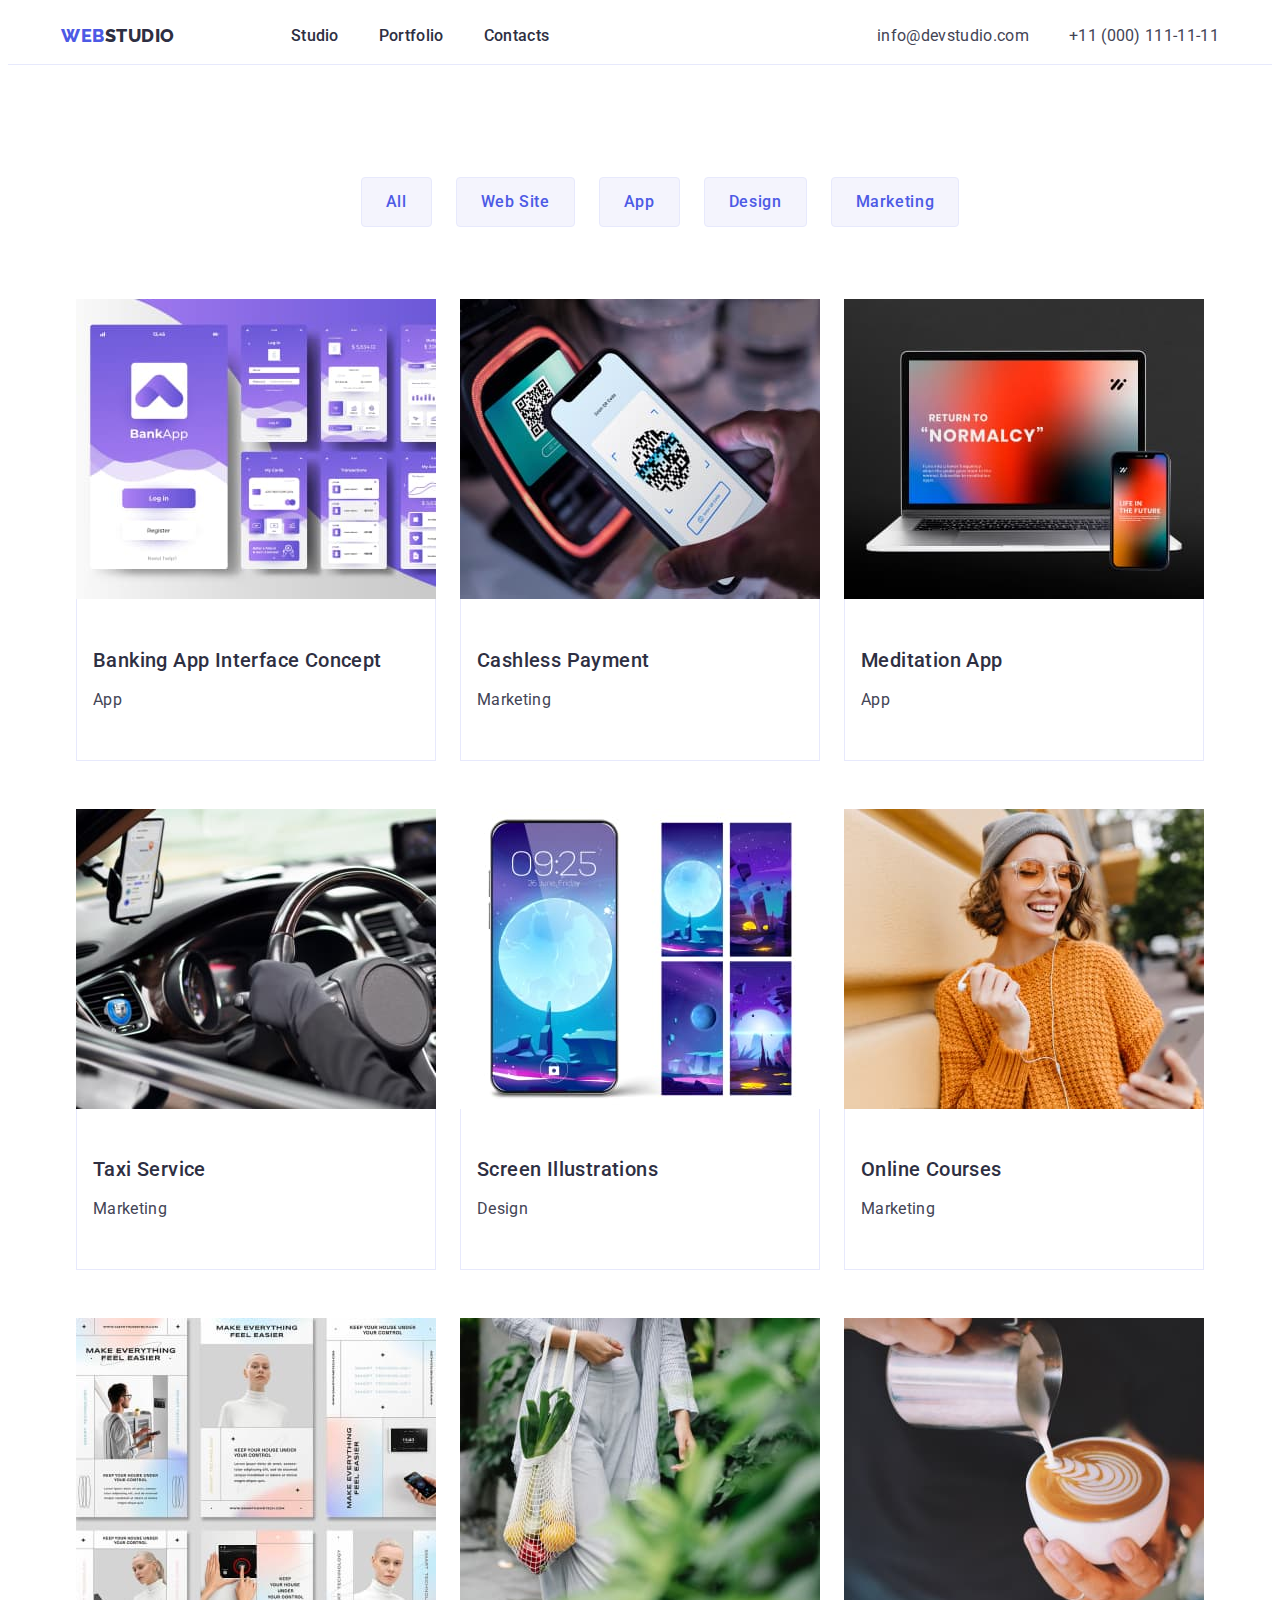
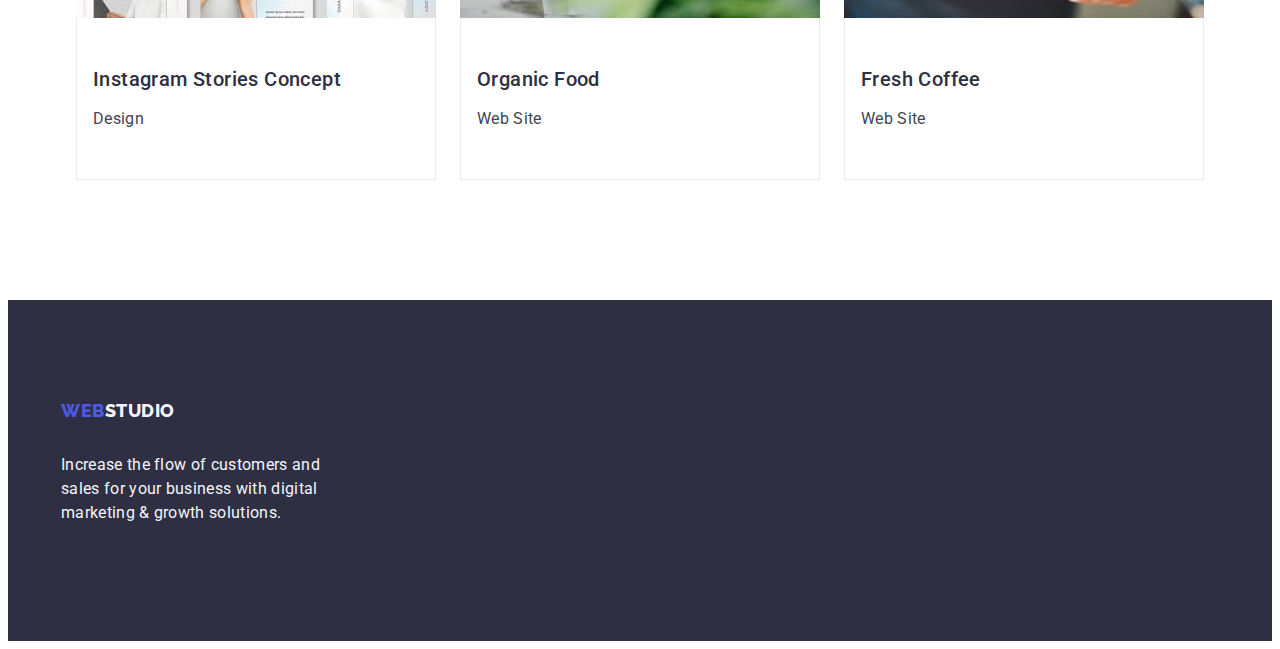
==== commit 0ee44a16: "13.12.2023" ====
--- a/portfolio.html
+++ b/portfolio.html
@@ -25,8 +25,8 @@
   <body class="body-section">
     <!--Header-section-->
 
-    <header class="header-hwiii ">
-      <div class="header-div container ">
+    <header class="header-hwiii">
+      <div class="header-div container">
         <nav class="nav-hwiii">
           <a class="logo-hwiii list link logo" href="./index.html"
             >Web<span class="span">Studio</span>
@@ -103,15 +103,15 @@
           </ul>
           <!--lower part-->
           <ul class="list second-port-list container">
-            <li class="banking-app-link">
-              <a  class="link" href=""
+            <li class="li.lists">
+              <a class="link" href=""
                 ><img
-                  class="all-img "
+                  class="all-img"
                   src="./images/banking-app-interface-concept.jpg"
                   alt="Banking App Interface Concept"
                   width="360"
                 />
-                <div class=" div-app-interface">
+                <div class="div-app-interface">
                   <h2 class="advantages-sub-title aaa">
                     Banking App Interface Concept
                   </h2>
@@ -119,7 +119,7 @@
                 </div>
               </a>
             </li>
-            <li class="banking-app-link">
+            <li class="li.lists">
               <a class="link" href="">
                 <img
                   class="all-img"
@@ -133,7 +133,7 @@
                 </div>
               </a>
             </li>
-            <li class="banking-app-link">
+            <li class="li.lists">
               <a class="link" href="">
                 <img
                   class="all-img"
@@ -147,7 +147,7 @@
                 </div>
               </a>
             </li>
-            <li class="banking-app-link">
+            <li class="li.lists">
               <a class="link" href="">
                 <img
                   class="all-img"
@@ -161,7 +161,7 @@
                 </div>
               </a>
             </li>
-            <li class="banking-app-link">
+            <li class="li.lists">
               <a class="link" href="">
                 <img
                   class="all-img"
@@ -175,7 +175,7 @@
                 </div>
               </a>
             </li>
-            <li class="banking-app-link">
+            <li class="li.lists">
               <a class="link" href="">
                 <img
                   class="all-img"
@@ -189,7 +189,7 @@
                 </div>
               </a>
             </li>
-            <li class="banking-app-link">
+            <li class="li.lists">
               <a class="link" href="">
                 <img
                   class="all-img"
@@ -205,7 +205,7 @@
                 </div>
               </a>
             </li>
-            <li class="banking-app-link">
+            <li class="li.lists">
               <a class="link" href="">
                 <img
                   class="all-img"
@@ -219,7 +219,7 @@
                 </div>
               </a>
             </li>
-            <li class="banking-app-link">
+            <li class="li.lists">
               <a class="link" href="">
                 <img
                   class="all-img"
--- a/css/style.css
+++ b/css/style.css
@@ -13,7 +13,6 @@
 .body-section {
   font-family: var(--font-family);
   color: var(--slate-color);
-  background-color: #ffffffff;
 }
 
 .logo {
@@ -277,7 +276,7 @@
   margin-bottom: 72px;
 }
 .pictures-section-iv {
-  width: calc((100% - 72px) / 4);
+  flex-basis: calc((100% - 3 * 24px) / 4);
   border-top-left-radius: 0px;
   border-top-right-radius: 0px;
   border-top-right-radius: 4px;
@@ -323,8 +322,9 @@
   column-gap: 24px;
   row-gap: 48px;
 }
-.banking-app-link {
-  flex-basis: calc((100% - 48px) / 3);
+.li.lists {
+  width: calc((100% - 48px) / 3);
+  text-decoration: none;
 }
 .div-app-interface {
   padding: 32px 16px;
@@ -338,5 +338,5 @@
   margin-left: 0;
 }
 .ccc {
-  padding: 0;
-}
+  padding: 188px 0;
+}
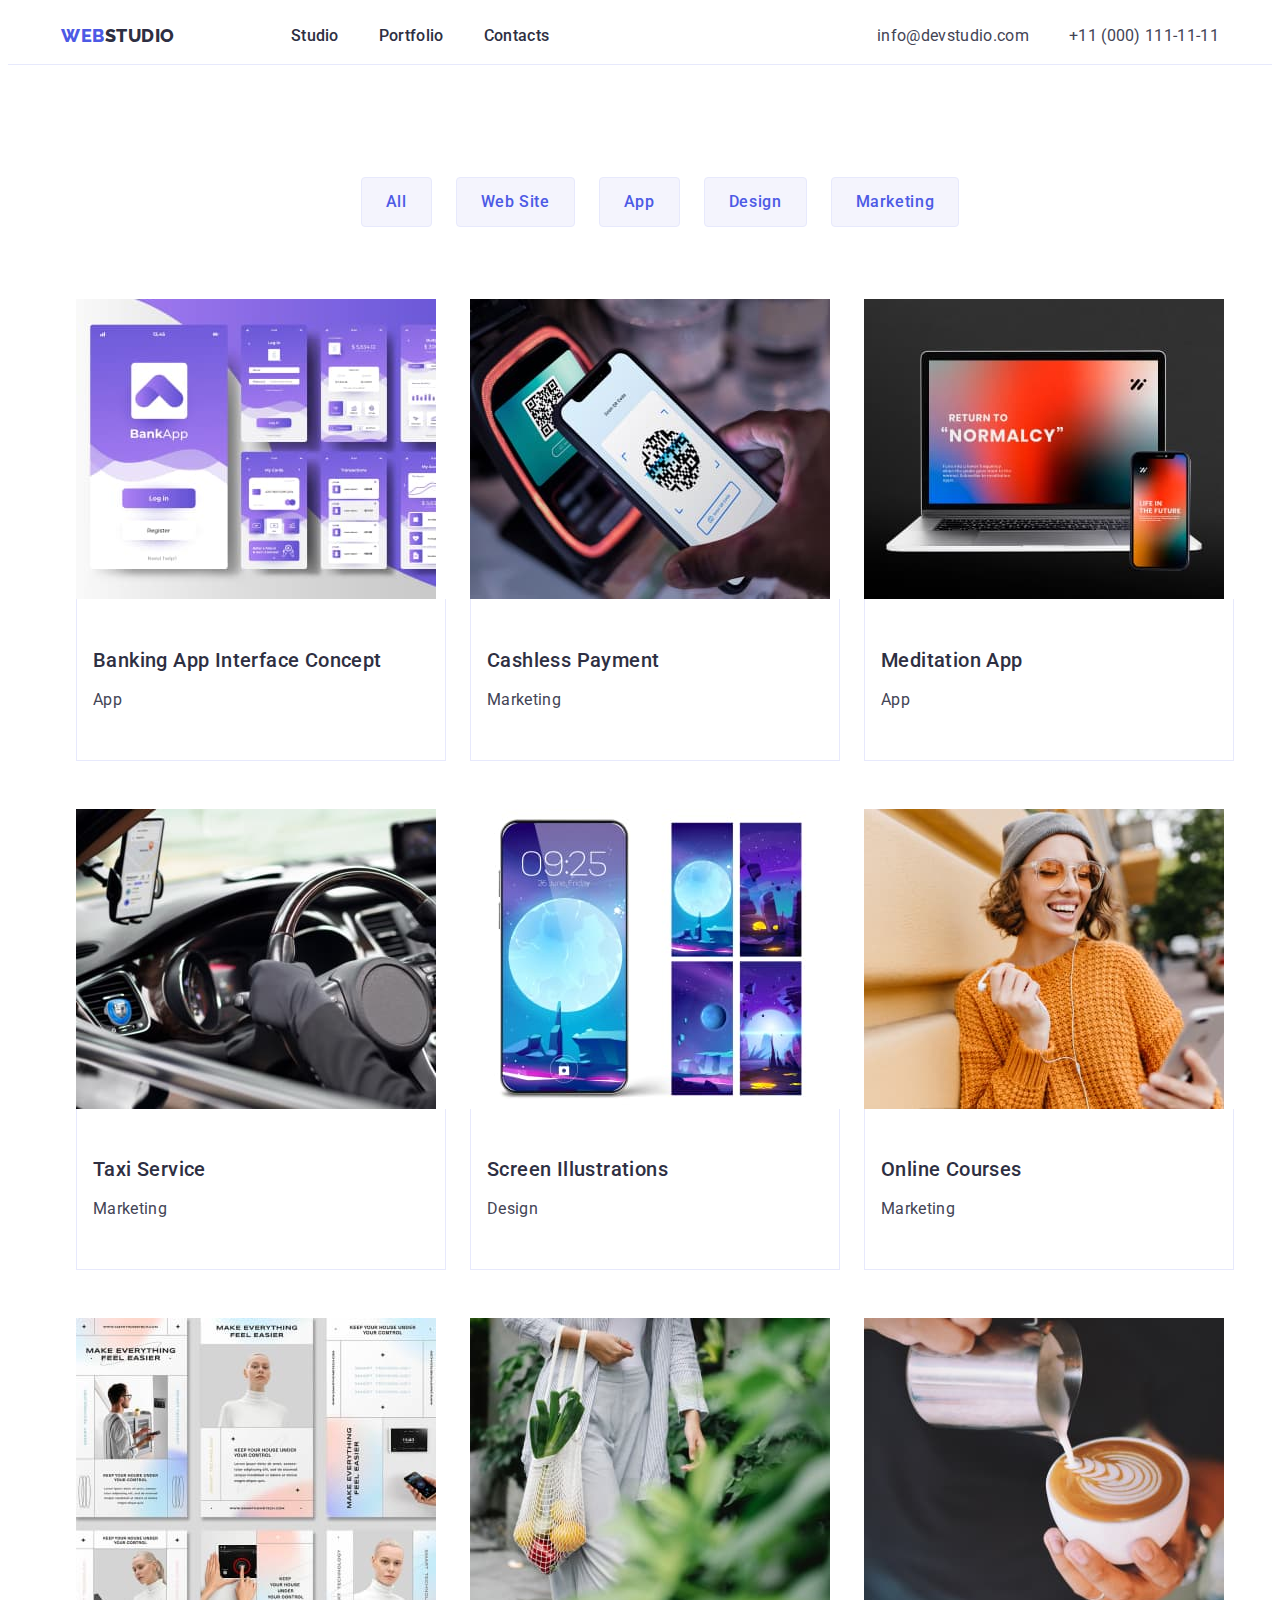
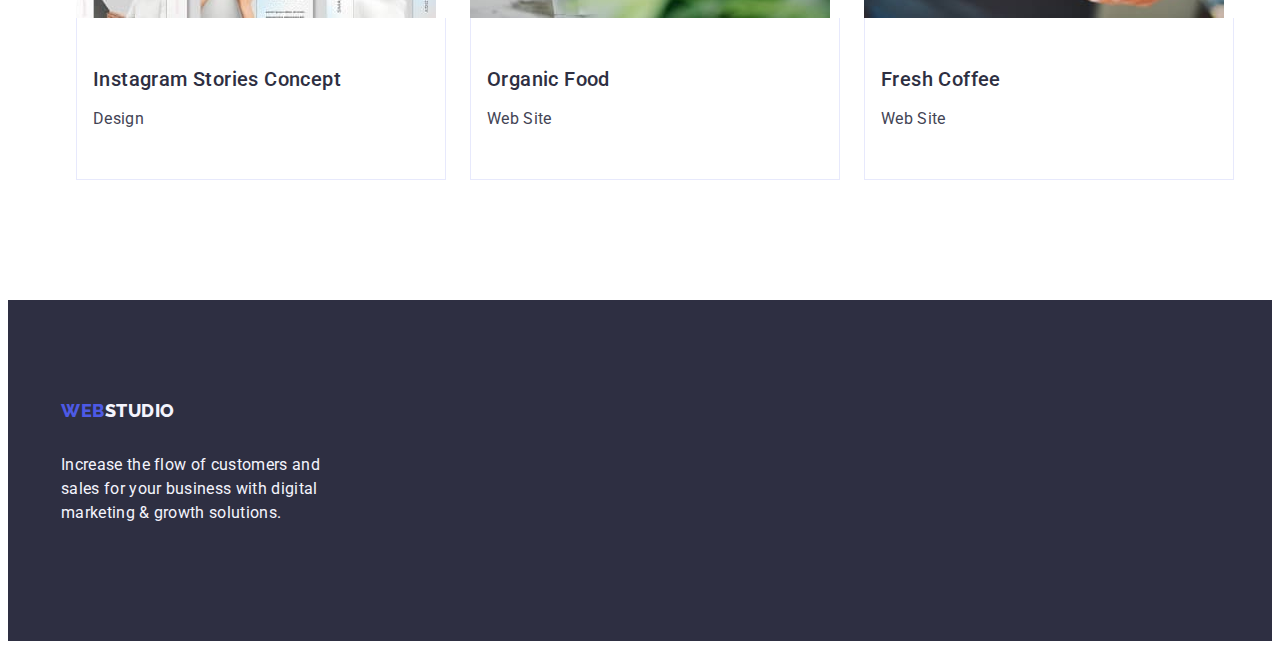
==== commit 01f69265: "11-41-13.12.2023" ====
--- a/portfolio.html
+++ b/portfolio.html
@@ -103,7 +103,7 @@
           </ul>
           <!--lower part-->
           <ul class="list second-port-list container">
-            <li class="li.lists">
+            <li class="li-lists">
               <a class="link" href=""
                 ><img
                   class="all-img"
@@ -119,7 +119,7 @@
                 </div>
               </a>
             </li>
-            <li class="li.lists">
+            <li class="li-lists">
               <a class="link" href="">
                 <img
                   class="all-img"
@@ -133,7 +133,7 @@
                 </div>
               </a>
             </li>
-            <li class="li.lists">
+            <li class="li-lists">
               <a class="link" href="">
                 <img
                   class="all-img"
@@ -147,7 +147,7 @@
                 </div>
               </a>
             </li>
-            <li class="li.lists">
+            <li class="li-lists">
               <a class="link" href="">
                 <img
                   class="all-img"
@@ -161,7 +161,7 @@
                 </div>
               </a>
             </li>
-            <li class="li.lists">
+            <li class="li-lists">
               <a class="link" href="">
                 <img
                   class="all-img"
@@ -175,7 +175,7 @@
                 </div>
               </a>
             </li>
-            <li class="li.lists">
+            <li class="li-lists">
               <a class="link" href="">
                 <img
                   class="all-img"
@@ -189,7 +189,7 @@
                 </div>
               </a>
             </li>
-            <li class="li.lists">
+            <li class="li-lists">
               <a class="link" href="">
                 <img
                   class="all-img"
@@ -205,7 +205,7 @@
                 </div>
               </a>
             </li>
-            <li class="li.lists">
+            <li class="li-lists">
               <a class="link" href="">
                 <img
                   class="all-img"
@@ -219,7 +219,7 @@
                 </div>
               </a>
             </li>
-            <li class="li.lists">
+            <li class="li-lists">
               <a class="link" href="">
                 <img
                   class="all-img"
--- a/css/style.css
+++ b/css/style.css
@@ -277,14 +277,10 @@
 }
 .pictures-section-iv {
   flex-basis: calc((100% - 3 * 24px) / 4);
-  border-top-left-radius: 0px;
-  border-top-right-radius: 0px;
-  border-top-right-radius: 4px;
-  border-bottom-left-radius: 4px;
+  border-radius: 0px 0px 4px 4px;
 }
 .professional {
-  padding-top: 32px;
-  padding-bottom: 32px;
+  padding: 32px 0 32px;
 }
 .section-iv-name {
   text-align: center;
@@ -322,9 +318,8 @@
   column-gap: 24px;
   row-gap: 48px;
 }
-.li.lists {
+.li-lists {
   width: calc((100% - 48px) / 3);
-  text-decoration: none;
 }
 .div-app-interface {
   padding: 32px 16px;
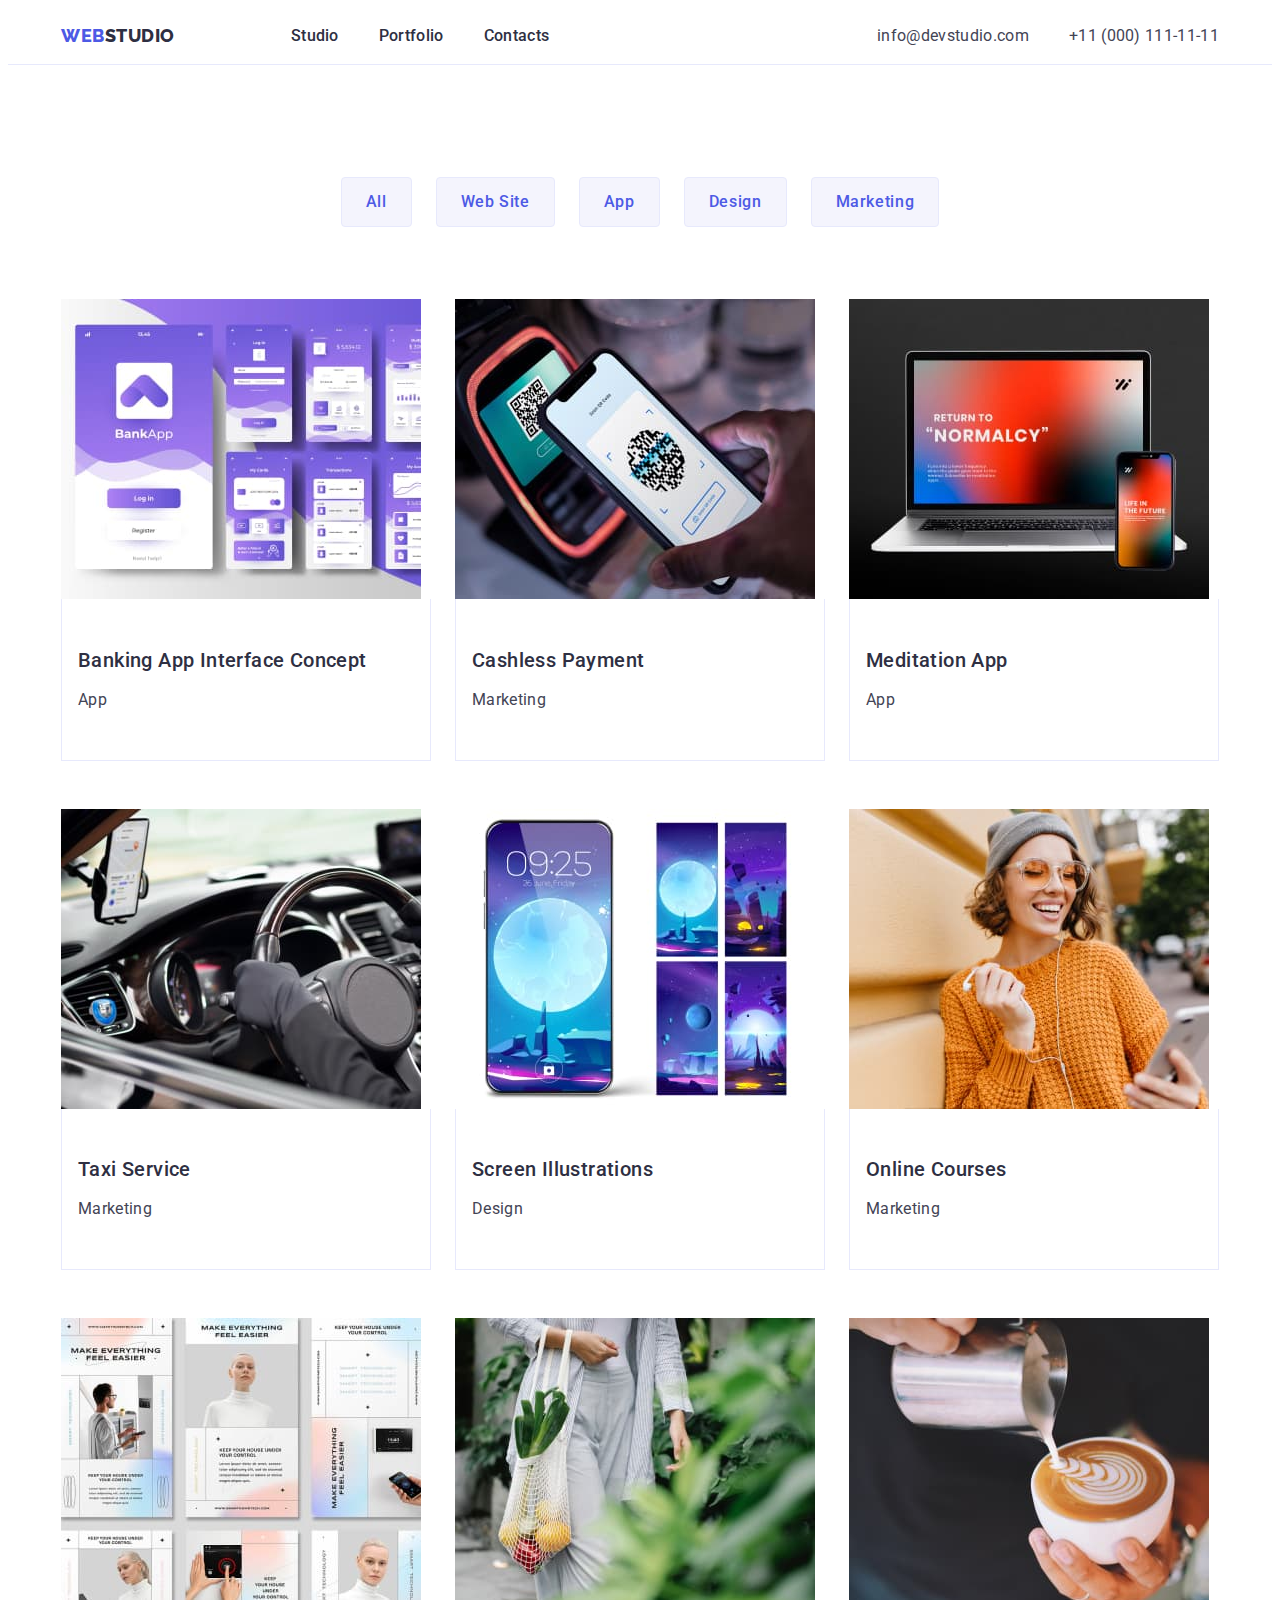
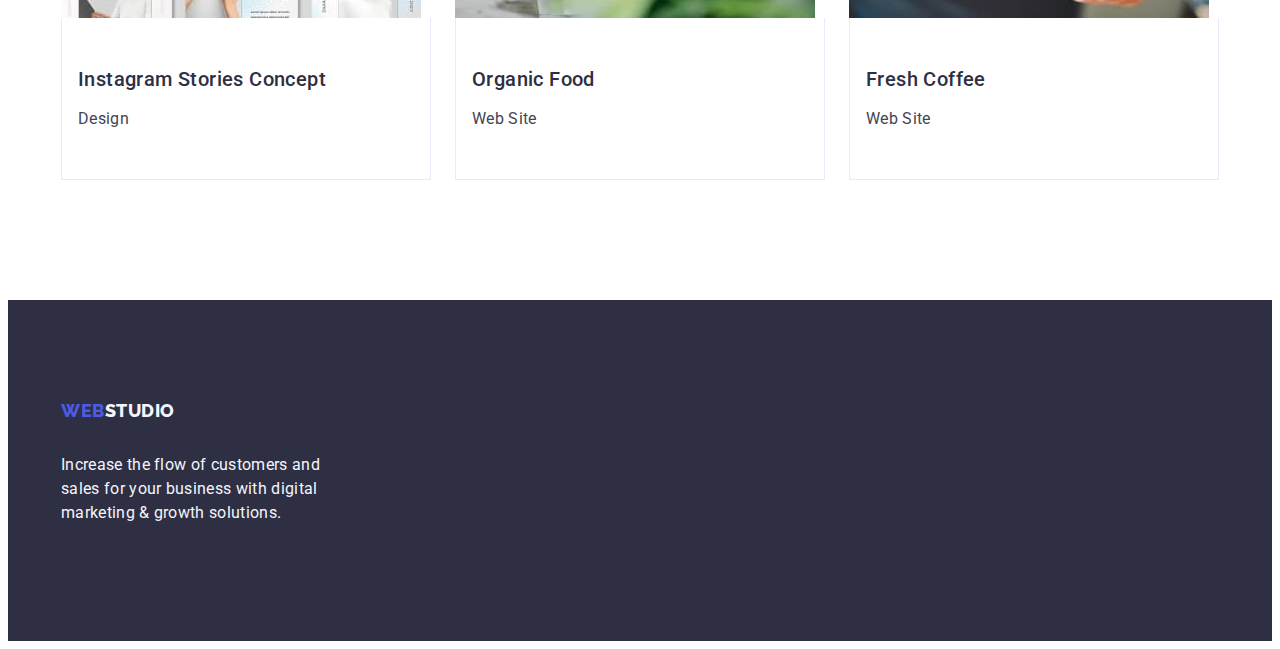
==== commit ea7aec3e: "12:06" ====
--- a/portfolio.html
+++ b/portfolio.html
@@ -74,7 +74,7 @@
         <div class="container">
           <h1 class="h1-portfolio visually-hidden">Portfolio</h1>
           <!--upper part-->
-          <ul class="list port-button-list">
+          <ul class="list port-button-list ul-potf">
             <li>
               <button class="portfolio-button port-btn" type="button">
                 All
@@ -102,7 +102,7 @@
             </li>
           </ul>
           <!--lower part-->
-          <ul class="list second-port-list container">
+          <ul class="list second-port-list container ul-potf">
             <li class="li-lists">
               <a class="link" href=""
                 ><img
--- a/css/style.css
+++ b/css/style.css
@@ -215,6 +215,7 @@
   max-width: 496px;
   margin-top: 188px;
   height: 56px;
+  margin: 0 auto;
 }
 .first-section-button {
   min-width: 169px;
@@ -224,6 +225,7 @@
   background-color: var(--iris-color);
   border-radius: 4px;
   cursor: pointer;
+  margin: 0 auto;
 }
 .s-section {
   padding: 120px 0;
@@ -280,7 +282,8 @@
   border-radius: 0px 0px 4px 4px;
 }
 .professional {
-  padding: 32px 0 32px;
+  padding: 32px 0;
+  text-align: center;
 }
 .section-iv-name {
   text-align: center;
@@ -335,3 +338,6 @@
 .ccc {
   padding: 188px 0;
 }
+.ul-potf {
+  padding: 0;
+}
